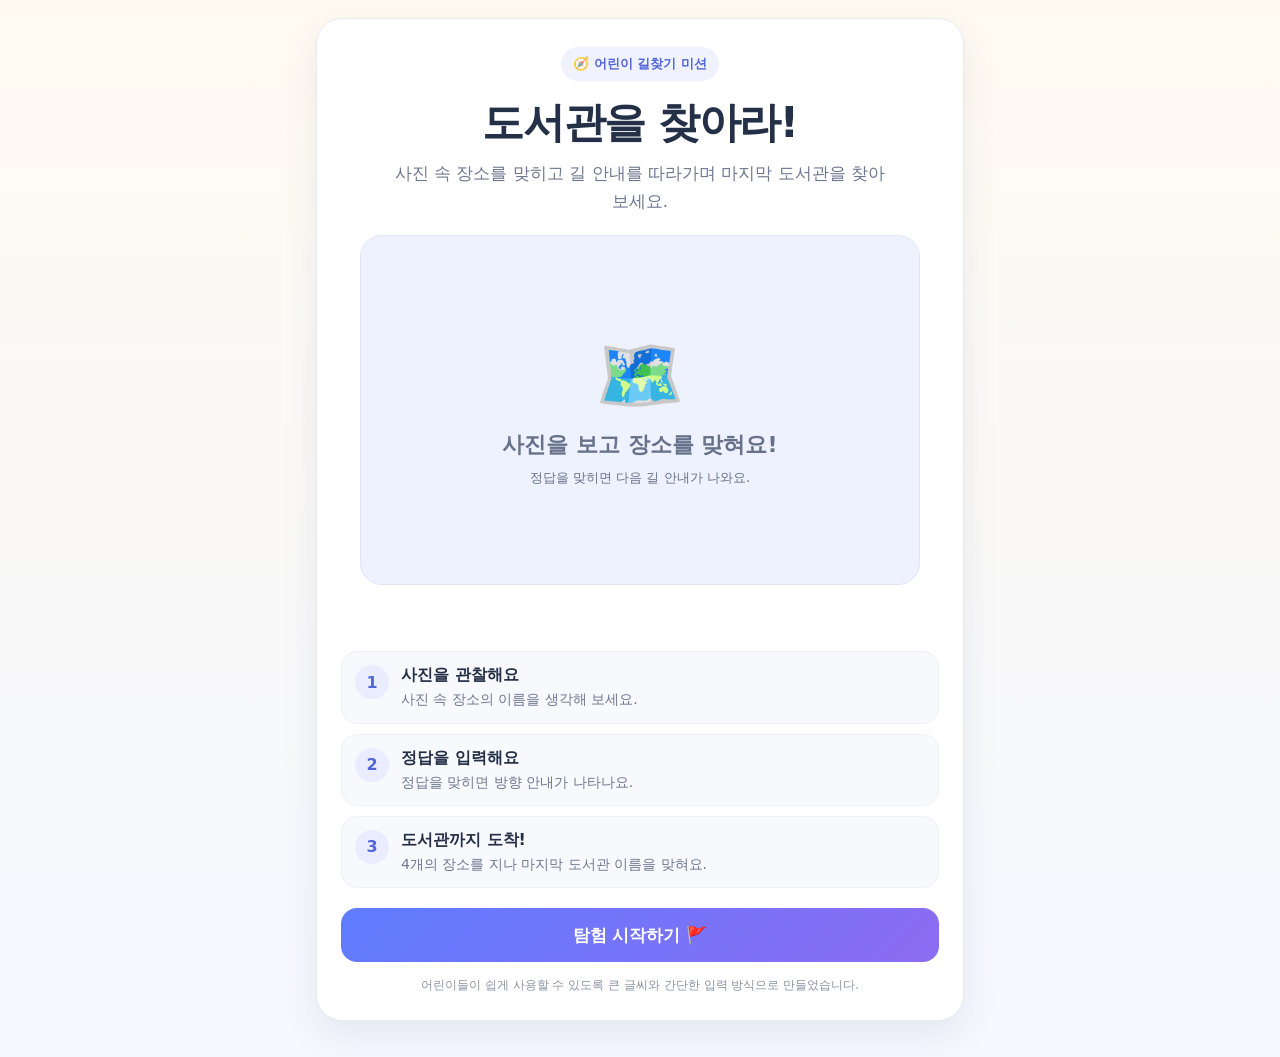
==== index.html @ 58447807 "Add files via upload" ====
<!doctype html><html lang="ko"><head><meta charset="utf-8"><meta name="viewport" content="width=device-width,initial-scale=1"><title>도서관을 찾아라!</title><link rel="stylesheet" href="assets/style.css"><script src="assets/game.js"></script></head><body>
<main class="shell"><section class="card"><div class="hero"><div class="badge">🧭 어린이 길찾기 미션</div><h1 id="title"></h1><p class="lead" id="intro"></p><div class="illustration"><div class="photo-placeholder"><span class="emoji">🗺️</span><strong>사진을 보고 장소를 맞혀요!</strong><small>정답을 맞히면 다음 길 안내가 나와요.</small></div></div></div><div class="body"><div class="start-steps"><div class="step-row"><div class="step-num">1</div><div class="step-text"><strong>사진을 관찰해요</strong><span>사진 속 장소의 이름을 생각해 보세요.</span></div></div><div class="step-row"><div class="step-num">2</div><div class="step-text"><strong>정답을 입력해요</strong><span>정답을 맞히면 방향 안내가 나타나요.</span></div></div><div class="step-row"><div class="step-num">3</div><div class="step-text"><strong>도서관까지 도착!</strong><span>4개의 장소를 지나 마지막 도서관 이름을 맞혀요.</span></div></div></div><a class="btn btn-primary" style="display:grid;place-items:center" href="stage1.html">탐험 시작하기 🚩</a><div class="footer-note">어린이들이 쉽게 사용할 수 있도록 큰 글씨와 간단한 입력 방식으로 만들었습니다.</div></div></section></main>
<script>title.textContent=GAME_CONFIG.title;intro.textContent=GAME_CONFIG.intro;</script></body></html>
---- assets/style.css ----
:root{
  --bg:#fff8ec; --card:#ffffff; --ink:#243047; --muted:#6e7890;
  --primary:#5f7cff; --primary2:#8c6cf2; --good:#2dbb82; --warn:#ffb23e; --bad:#ef6b73;
  --line:#e7eaf1;
}
*{box-sizing:border-box}
html,body{margin:0;padding:0;background:linear-gradient(180deg,#fffaf1,#f5f8ff);color:var(--ink);font-family:system-ui,-apple-system,"Noto Sans KR",Segoe UI,sans-serif}
body{min-height:100vh}
a{text-decoration:none;color:inherit}
.shell{width:min(100%,680px);margin:0 auto;padding:18px 16px 36px}
.topbar{display:flex;justify-content:space-between;align-items:center;gap:12px;margin-bottom:14px}
.brand{font-size:14px;font-weight:800;color:#59657a}.progress{font-size:13px;font-weight:800;color:#6f7890;background:#fff;padding:8px 12px;border-radius:999px;border:1px solid var(--line)}
.card{background:var(--card);border:1px solid var(--line);border-radius:26px;overflow:hidden;box-shadow:0 14px 36px rgba(52,66,101,.09)}
.hero{padding:28px 24px 24px;text-align:center}
.badge{display:inline-flex;align-items:center;gap:7px;padding:8px 12px;border-radius:999px;background:#f0f3ff;color:#5266d8;font-size:13px;font-weight:900;margin-bottom:10px}
h1{font-size:clamp(29px,8vw,42px);line-height:1.15;margin:8px 0 12px;letter-spacing:-1.4px}
.lead{font-size:17px;line-height:1.65;color:var(--muted);margin:0 auto;max-width:500px}
.illustration{margin:20px auto 0;width:100%;max-width:560px;aspect-ratio:16/10;border-radius:22px;background:#eef2ff;display:flex;align-items:center;justify-content:center;overflow:hidden;border:1px solid #e0e5f4;position:relative}
.illustration img{width:100%;height:100%;object-fit:cover;display:block}
.photo-placeholder{padding:24px;text-align:center;color:#66718a}.photo-placeholder .emoji{font-size:72px;display:block;margin-bottom:12px}.photo-placeholder strong{font-size:22px}.photo-placeholder small{display:block;margin-top:8px;line-height:1.5}
.body{padding:22px 24px 26px}.mission{font-size:20px;font-weight:900;line-height:1.45;margin:0 0 10px}.hintbox{background:#fff8dc;border:1px solid #f4e6a8;border-radius:18px;padding:14px 16px;margin:14px 0;color:#67551d;font-size:15px;line-height:1.55}
.form{display:grid;gap:11px;margin-top:18px}.answer{width:100%;height:56px;border-radius:16px;border:2px solid #dfe4ef;padding:0 16px;font-size:18px;font-weight:800;text-align:center;outline:none;background:#fff}.answer:focus{border-color:var(--primary);box-shadow:0 0 0 4px rgba(95,124,255,.12)}
.btn{min-height:54px;border:0;border-radius:16px;padding:0 20px;font-size:17px;font-weight:900;cursor:pointer}.btn-primary{background:linear-gradient(135deg,var(--primary),var(--primary2));color:#fff}.btn-secondary{background:#f3f5f9;color:#3f4b61}.btn:active{transform:translateY(1px)}
.feedback{min-height:26px;margin-top:12px;text-align:center;font-weight:900;font-size:15px}.ok{color:var(--good)}.no{color:var(--bad)}
.direction{display:none;margin-top:16px;padding:17px;border-radius:18px;background:#eefaf6;border:1px solid #cdeee1;color:#216e56;text-align:center;font-weight:900;line-height:1.5}.direction.show{display:block}.arrow{font-size:28px;display:block;margin:4px 0}
.actions{display:grid;gap:10px;margin-top:16px}.next-btn{display:none}.next-btn.show{display:block}
.footer-note{font-size:12px;color:#8a93a5;text-align:center;margin-top:14px;line-height:1.5}
.start-steps{display:grid;gap:10px;margin:20px 0;text-align:left}.step-row{display:flex;gap:12px;align-items:flex-start;background:#f8f9fc;border:1px solid #edf0f5;padding:13px;border-radius:16px}.step-num{width:34px;height:34px;border-radius:50%;background:#e9edff;color:#5266d8;display:grid;place-items:center;font-weight:900;flex:0 0 auto}.step-text strong{display:block;margin-bottom:3px}.step-text span{color:var(--muted);font-size:14px;line-height:1.45}
.reward{font-size:78px;margin:8px 0}.code-box{margin-top:18px;padding:18px;border-radius:18px;background:#f5f7fb;border:2px dashed #cfd6e5;font-size:24px;font-weight:1000;letter-spacing:2px;text-align:center}
.confetti{font-size:34px;letter-spacing:7px;margin-bottom:4px}
@media(max-width:420px){.shell{padding-left:12px;padding-right:12px}.hero,.body{padding-left:18px;padding-right:18px}.lead{font-size:15px}.mission{font-size:18px}}
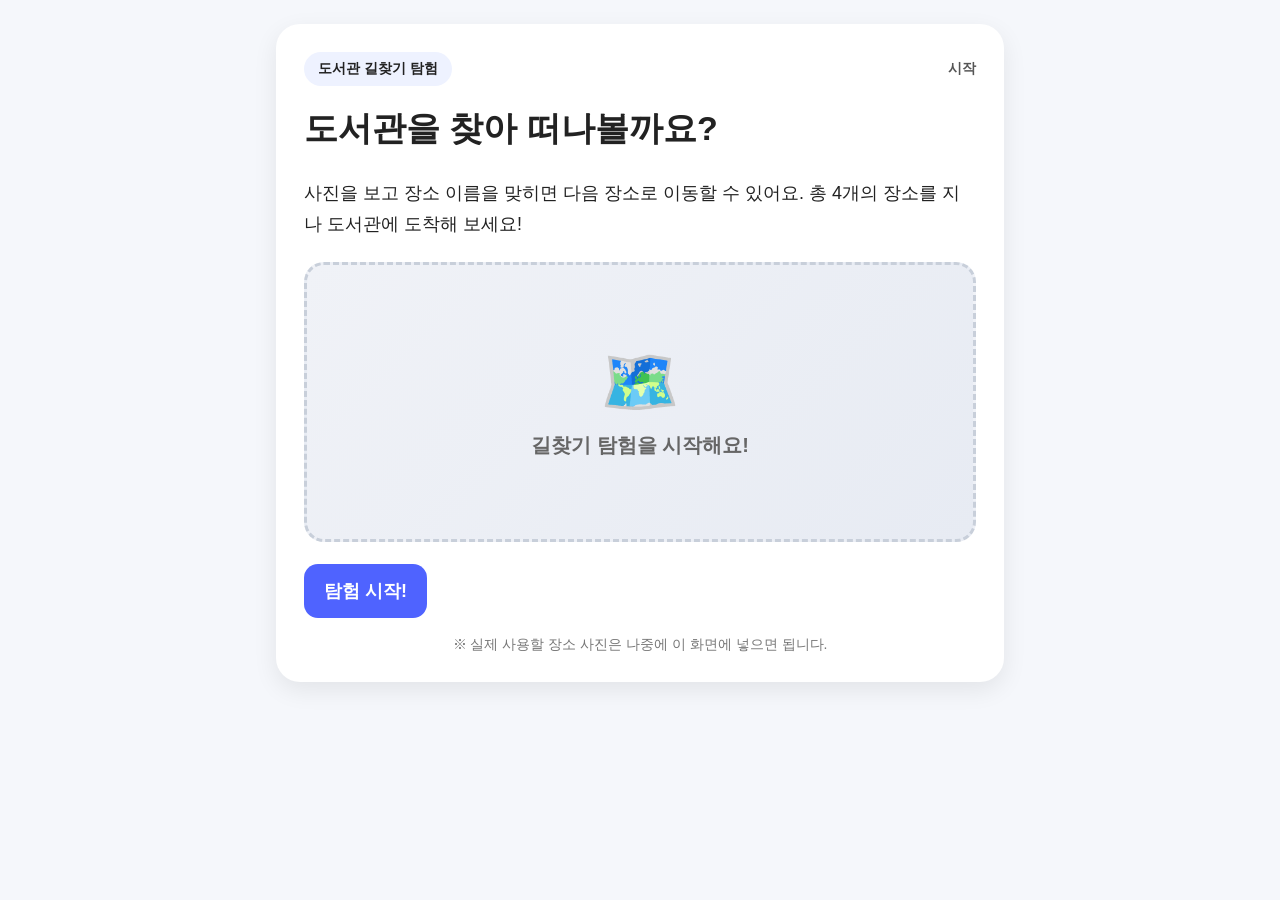
==== commit 4319c4d5: "Add files via upload" ====
--- a/index.html
+++ b/index.html
@@ -1,3 +1,373 @@
-<!doctype html><html lang="ko"><head><meta charset="utf-8"><meta name="viewport" content="width=device-width,initial-scale=1"><title>도서관을 찾아라!</title><link rel="stylesheet" href="assets/style.css"><script src="assets/game.js"></script></head><body>
-<main class="shell"><section class="card"><div class="hero"><div class="badge">🧭 어린이 길찾기 미션</div><h1 id="title"></h1><p class="lead" id="intro"></p><div class="illustration"><div class="photo-placeholder"><span class="emoji">🗺️</span><strong>사진을 보고 장소를 맞혀요!</strong><small>정답을 맞히면 다음 길 안내가 나와요.</small></div></div></div><div class="body"><div class="start-steps"><div class="step-row"><div class="step-num">1</div><div class="step-text"><strong>사진을 관찰해요</strong><span>사진 속 장소의 이름을 생각해 보세요.</span></div></div><div class="step-row"><div class="step-num">2</div><div class="step-text"><strong>정답을 입력해요</strong><span>정답을 맞히면 방향 안내가 나타나요.</span></div></div><div class="step-row"><div class="step-num">3</div><div class="step-text"><strong>도서관까지 도착!</strong><span>4개의 장소를 지나 마지막 도서관 이름을 맞혀요.</span></div></div></div><a class="btn btn-primary" style="display:grid;place-items:center" href="stage1.html">탐험 시작하기 🚩</a><div class="footer-note">어린이들이 쉽게 사용할 수 있도록 큰 글씨와 간단한 입력 방식으로 만들었습니다.</div></div></section></main>
-<script>title.textContent=GAME_CONFIG.title;intro.textContent=GAME_CONFIG.intro;</script></body></html>
+<!DOCTYPE html>
+<html lang="ko">
+<head>
+  <meta charset="UTF-8" />
+  <meta name="viewport" content="width=device-width, initial-scale=1.0" />
+  <title>도서관 길찾기 탐험</title>
+  <style>
+    * { box-sizing: border-box; }
+    body {
+      margin: 0;
+      font-family: "Pretendard", "Noto Sans KR", Arial, sans-serif;
+      background: #f5f7fb;
+      color: #222;
+    }
+    .wrap {
+      max-width: 760px;
+      margin: 0 auto;
+      padding: 24px 16px 48px;
+    }
+    .card {
+      background: white;
+      border-radius: 24px;
+      padding: 28px;
+      box-shadow: 0 8px 24px rgba(0,0,0,.08);
+    }
+    .top {
+      display: flex;
+      justify-content: space-between;
+      gap: 12px;
+      align-items: center;
+      margin-bottom: 20px;
+      flex-wrap: wrap;
+    }
+    .badge {
+      display: inline-block;
+      padding: 8px 14px;
+      border-radius: 999px;
+      background: #eef2ff;
+      font-weight: 700;
+      font-size: 14px;
+    }
+    .progress {
+      font-weight: 800;
+      font-size: 14px;
+      color: #555;
+    }
+    h1, h2 {
+      margin-top: 0;
+      line-height: 1.3;
+    }
+    h1 { font-size: 34px; }
+    h2 { font-size: 28px; }
+    p {
+      font-size: 18px;
+      line-height: 1.7;
+    }
+    .image-box {
+      width: 100%;
+      min-height: 280px;
+      border-radius: 20px;
+      background: linear-gradient(135deg, #f0f2f7, #e7ebf3);
+      border: 3px dashed #c8cfda;
+      display: flex;
+      align-items: center;
+      justify-content: center;
+      text-align: center;
+      padding: 24px;
+      margin: 22px 0;
+      color: #666;
+      font-size: 20px;
+      font-weight: 700;
+    }
+    .placeholder-icon {
+      font-size: 64px;
+      display: block;
+      margin-bottom: 12px;
+    }
+    .question {
+      font-size: 20px;
+      font-weight: 800;
+      margin: 20px 0 12px;
+    }
+    .answer-row {
+      display: flex;
+      gap: 10px;
+      flex-wrap: wrap;
+    }
+    input[type="text"] {
+      flex: 1 1 260px;
+      min-width: 0;
+      font-size: 18px;
+      padding: 15px 16px;
+      border-radius: 14px;
+      border: 2px solid #cfd5df;
+      outline: none;
+    }
+    input[type="text"]:focus {
+      border-color: #6b7cff;
+    }
+    button {
+      border: 0;
+      border-radius: 14px;
+      padding: 15px 20px;
+      font-size: 18px;
+      font-weight: 800;
+      cursor: pointer;
+    }
+    .primary {
+      background: #4f63ff;
+      color: white;
+    }
+    .secondary {
+      background: #eef1f6;
+      color: #222;
+    }
+    .message {
+      margin-top: 14px;
+      min-height: 28px;
+      font-size: 17px;
+      font-weight: 700;
+    }
+    .success-msg { color: #14843c; }
+    .error-msg { color: #c03a2b; }
+    .direction {
+      margin-top: 18px;
+      padding: 18px;
+      border-radius: 16px;
+      background: #f6f8ff;
+      font-size: 18px;
+      font-weight: 800;
+      display: none;
+    }
+    .reward {
+      text-align: center;
+      padding: 18px 0;
+    }
+    .reward .big {
+      font-size: 70px;
+      margin-bottom: 8px;
+    }
+    .reward-note {
+      margin-top: 20px;
+      padding: 22px;
+      border-radius: 18px;
+      background: #fff7d6;
+      font-size: 20px;
+      line-height: 1.7;
+      font-weight: 800;
+    }
+    .hidden { display: none; }
+    .footer-note {
+      margin-top: 18px;
+      font-size: 14px;
+      color: #777;
+      text-align: center;
+    }
+    @media (max-width: 520px) {
+      .card { padding: 20px; border-radius: 18px; }
+      h1 { font-size: 28px; }
+      h2 { font-size: 24px; }
+      p, .question { font-size: 17px; }
+      .image-box { min-height: 220px; }
+      button { width: 100%; }
+    }
+  </style>
+</head>
+<body>
+  <div class="wrap">
+    <div class="card">
+      <div class="top">
+        <span class="badge">도서관 길찾기 탐험</span>
+        <span class="progress" id="progressText">시작</span>
+      </div>
+
+      <section id="screen-start">
+        <h1>도서관을 찾아 떠나볼까요?</h1>
+        <p>
+          사진을 보고 장소 이름을 맞히면 다음 장소로 이동할 수 있어요.
+          총 4개의 장소를 지나 도서관에 도착해 보세요!
+        </p>
+        <div class="image-box">
+          <div>
+            <span class="placeholder-icon">🗺️</span>
+            길찾기 탐험을 시작해요!
+          </div>
+        </div>
+        <button class="primary" id="startBtn" type="button">탐험 시작!</button>
+      </section>
+
+      <section id="screen-game" class="hidden">
+        <h2 id="stageTitle"></h2>
+        <p id="stageGuide"></p>
+
+        <div class="image-box" id="imageBox">
+          <div>
+            <span class="placeholder-icon" id="placeIcon">📍</span>
+            <span id="imageText">장소 사진이 들어갈 자리입니다</span>
+          </div>
+        </div>
+
+        <div class="question">이 장소의 이름은 무엇일까요?</div>
+
+        <form id="answerForm">
+          <div class="answer-row">
+            <input id="answerInput" type="text" placeholder="장소 이름을 입력하세요" autocomplete="off" />
+            <button class="primary" type="submit">정답 확인</button>
+          </div>
+        </form>
+
+        <div class="message" id="message" aria-live="polite"></div>
+        <div class="direction" id="directionBox"></div>
+        <button class="primary hidden" id="nextBtn" type="button">다음 장소로 이동</button>
+      </section>
+
+      <section id="screen-finish" class="hidden">
+        <div class="reward">
+          <div class="big">🎉📚</div>
+          <h1>도서관 도착!</h1>
+          <p>모든 장소를 맞혔어요. 길찾기 탐험 성공!</p>
+
+          <div class="reward-note">
+            이 화면을 사서 선생님에게 보여주면<br>
+            상품을 받을 수 있어요!
+          </div>
+
+          <button class="secondary" id="restartBtn" type="button" style="margin-top:20px;">
+            처음부터 다시하기
+          </button>
+        </div>
+      </section>
+
+      <div class="footer-note">
+        ※ 실제 사용할 장소 사진은 나중에 이 화면에 넣으면 됩니다.
+      </div>
+    </div>
+  </div>
+
+  <script>
+    const stages = [
+      {
+        title: "1번째 장소",
+        guide: "첫 번째 장소를 맞혀보세요!",
+        answer: ["경찰서"],
+        icon: "🚓",
+        imageText: "경찰서 사진을 넣을 자리",
+        direction: "정답! 경찰서에서 오른쪽으로 이동해 보세요. ➡️"
+      },
+      {
+        title: "2번째 장소",
+        guide: "두 번째 장소는 어디일까요?",
+        answer: ["메가박스", "메가 박스"],
+        icon: "🎬",
+        imageText: "메가박스 사진을 넣을 자리",
+        direction: "잘했어요! 메가박스에서 왼쪽으로 이동해 보세요. ⬅️"
+      },
+      {
+        title: "3번째 장소",
+        guide: "이제 세 번째 장소를 찾아볼까요?",
+        answer: ["슈퍼", "슈퍼마켓", "마트"],
+        icon: "🛒",
+        imageText: "슈퍼 사진을 넣을 자리",
+        direction: "정답이에요! 슈퍼를 지나 앞으로 이동해 보세요. ⬆️"
+      },
+      {
+        title: "4번째 장소",
+        guide: "마지막 장소예요. 조금만 더 힘내요!",
+        answer: ["편의점"],
+        icon: "🏪",
+        imageText: "편의점 사진을 넣을 자리",
+        direction: "정답! 이제 도서관에 도착했어요! 📚"
+      }
+    ];
+
+    let currentStage = 0;
+
+    const startScreen = document.getElementById("screen-start");
+    const gameScreen = document.getElementById("screen-game");
+    const finishScreen = document.getElementById("screen-finish");
+    const progressText = document.getElementById("progressText");
+    const stageTitle = document.getElementById("stageTitle");
+    const stageGuide = document.getElementById("stageGuide");
+    const placeIcon = document.getElementById("placeIcon");
+    const imageText = document.getElementById("imageText");
+    const answerInput = document.getElementById("answerInput");
+    const answerForm = document.getElementById("answerForm");
+    const message = document.getElementById("message");
+    const directionBox = document.getElementById("directionBox");
+    const nextBtn = document.getElementById("nextBtn");
+
+    function normalize(text) {
+      return text.trim().replace(/\s+/g, "").toLowerCase();
+    }
+
+    function showStage(index) {
+      currentStage = index;
+      const stage = stages[index];
+
+      progressText.textContent = `${index + 1} / ${stages.length}`;
+      stageTitle.textContent = stage.title;
+      stageGuide.textContent = stage.guide;
+      placeIcon.textContent = stage.icon;
+      imageText.textContent = stage.imageText;
+      answerInput.value = "";
+      answerInput.disabled = false;
+      message.textContent = "";
+      message.className = "message";
+      directionBox.textContent = "";
+      directionBox.style.display = "none";
+      nextBtn.classList.add("hidden");
+      answerInput.focus();
+    }
+
+    document.getElementById("startBtn").addEventListener("click", () => {
+      startScreen.classList.add("hidden");
+      finishScreen.classList.add("hidden");
+      gameScreen.classList.remove("hidden");
+      showStage(0);
+    });
+
+    answerForm.addEventListener("submit", (e) => {
+      e.preventDefault();
+
+      const value = normalize(answerInput.value);
+      if (!value) {
+        message.textContent = "장소 이름을 입력해 주세요!";
+        message.className = "message error-msg";
+        return;
+      }
+
+      const stage = stages[currentStage];
+      const isCorrect = stage.answer.some(a => normalize(a) === value);
+
+      if (!isCorrect) {
+        message.textContent = "앗! 사진을 다시 잘 살펴보고 한 번 더 맞혀볼까요?";
+        message.className = "message error-msg";
+        return;
+      }
+
+      message.textContent = "정답이에요! 아주 잘했어요!";
+      message.className = "message success-msg";
+      directionBox.textContent = stage.direction;
+      directionBox.style.display = "block";
+      answerInput.disabled = true;
+
+      if (currentStage === stages.length - 1) {
+        nextBtn.textContent = "도서관 도착하기";
+      } else {
+        nextBtn.textContent = "다음 장소로 이동";
+      }
+
+      nextBtn.classList.remove("hidden");
+    });
+
+    nextBtn.addEventListener("click", () => {
+      if (currentStage < stages.length - 1) {
+        showStage(currentStage + 1);
+      } else {
+        gameScreen.classList.add("hidden");
+        finishScreen.classList.remove("hidden");
+        progressText.textContent = "도착!";
+      }
+    });
+
+    document.getElementById("restartBtn").addEventListener("click", () => {
+      currentStage = 0;
+      finishScreen.classList.add("hidden");
+      gameScreen.classList.add("hidden");
+      startScreen.classList.remove("hidden");
+      progressText.textContent = "시작";
+    });
+  </script>
+</body>
+</html>
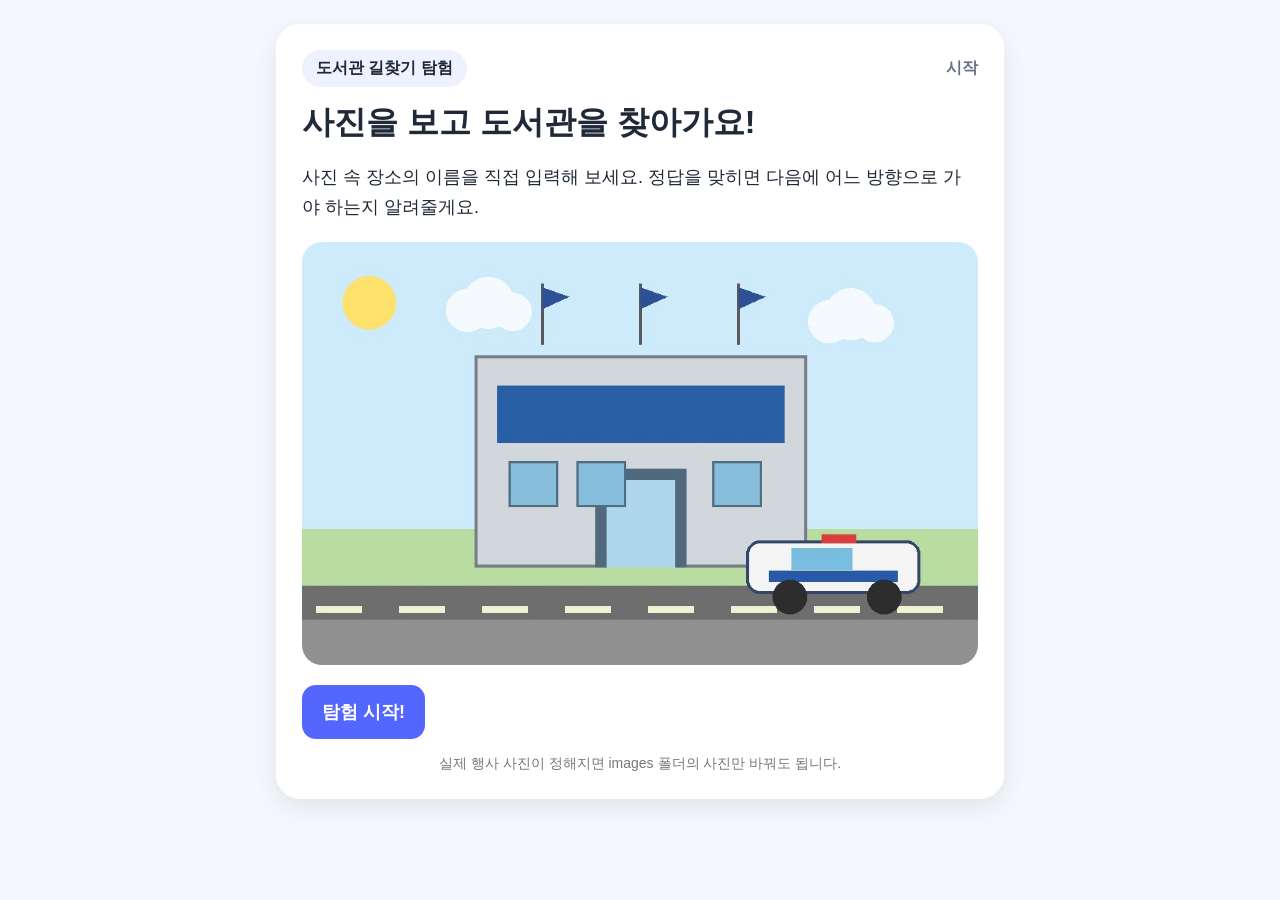
==== commit fb945021: "Add files via upload" ====
--- a/index.html
+++ b/index.html
@@ -1,373 +1,87 @@
-<!DOCTYPE html>
+<!doctype html>
 <html lang="ko">
 <head>
-  <meta charset="UTF-8" />
-  <meta name="viewport" content="width=device-width, initial-scale=1.0" />
-  <title>도서관 길찾기 탐험</title>
-  <style>
-    * { box-sizing: border-box; }
-    body {
-      margin: 0;
-      font-family: "Pretendard", "Noto Sans KR", Arial, sans-serif;
-      background: #f5f7fb;
-      color: #222;
-    }
-    .wrap {
-      max-width: 760px;
-      margin: 0 auto;
-      padding: 24px 16px 48px;
-    }
-    .card {
-      background: white;
-      border-radius: 24px;
-      padding: 28px;
-      box-shadow: 0 8px 24px rgba(0,0,0,.08);
-    }
-    .top {
-      display: flex;
-      justify-content: space-between;
-      gap: 12px;
-      align-items: center;
-      margin-bottom: 20px;
-      flex-wrap: wrap;
-    }
-    .badge {
-      display: inline-block;
-      padding: 8px 14px;
-      border-radius: 999px;
-      background: #eef2ff;
-      font-weight: 700;
-      font-size: 14px;
-    }
-    .progress {
-      font-weight: 800;
-      font-size: 14px;
-      color: #555;
-    }
-    h1, h2 {
-      margin-top: 0;
-      line-height: 1.3;
-    }
-    h1 { font-size: 34px; }
-    h2 { font-size: 28px; }
-    p {
-      font-size: 18px;
-      line-height: 1.7;
-    }
-    .image-box {
-      width: 100%;
-      min-height: 280px;
-      border-radius: 20px;
-      background: linear-gradient(135deg, #f0f2f7, #e7ebf3);
-      border: 3px dashed #c8cfda;
-      display: flex;
-      align-items: center;
-      justify-content: center;
-      text-align: center;
-      padding: 24px;
-      margin: 22px 0;
-      color: #666;
-      font-size: 20px;
-      font-weight: 700;
-    }
-    .placeholder-icon {
-      font-size: 64px;
-      display: block;
-      margin-bottom: 12px;
-    }
-    .question {
-      font-size: 20px;
-      font-weight: 800;
-      margin: 20px 0 12px;
-    }
-    .answer-row {
-      display: flex;
-      gap: 10px;
-      flex-wrap: wrap;
-    }
-    input[type="text"] {
-      flex: 1 1 260px;
-      min-width: 0;
-      font-size: 18px;
-      padding: 15px 16px;
-      border-radius: 14px;
-      border: 2px solid #cfd5df;
-      outline: none;
-    }
-    input[type="text"]:focus {
-      border-color: #6b7cff;
-    }
-    button {
-      border: 0;
-      border-radius: 14px;
-      padding: 15px 20px;
-      font-size: 18px;
-      font-weight: 800;
-      cursor: pointer;
-    }
-    .primary {
-      background: #4f63ff;
-      color: white;
-    }
-    .secondary {
-      background: #eef1f6;
-      color: #222;
-    }
-    .message {
-      margin-top: 14px;
-      min-height: 28px;
-      font-size: 17px;
-      font-weight: 700;
-    }
-    .success-msg { color: #14843c; }
-    .error-msg { color: #c03a2b; }
-    .direction {
-      margin-top: 18px;
-      padding: 18px;
-      border-radius: 16px;
-      background: #f6f8ff;
-      font-size: 18px;
-      font-weight: 800;
-      display: none;
-    }
-    .reward {
-      text-align: center;
-      padding: 18px 0;
-    }
-    .reward .big {
-      font-size: 70px;
-      margin-bottom: 8px;
-    }
-    .reward-note {
-      margin-top: 20px;
-      padding: 22px;
-      border-radius: 18px;
-      background: #fff7d6;
-      font-size: 20px;
-      line-height: 1.7;
-      font-weight: 800;
-    }
-    .hidden { display: none; }
-    .footer-note {
-      margin-top: 18px;
-      font-size: 14px;
-      color: #777;
-      text-align: center;
-    }
-    @media (max-width: 520px) {
-      .card { padding: 20px; border-radius: 18px; }
-      h1 { font-size: 28px; }
-      h2 { font-size: 24px; }
-      p, .question { font-size: 17px; }
-      .image-box { min-height: 220px; }
-      button { width: 100%; }
-    }
-  </style>
+<meta charset="utf-8">
+<meta name="viewport" content="width=device-width,initial-scale=1">
+<title>도서관 길찾기 탐험</title>
+<style>
+*{box-sizing:border-box}body{margin:0;font-family:"Noto Sans KR",Arial,sans-serif;background:#f4f7fb;color:#1f2937}
+.wrap{max-width:760px;margin:0 auto;padding:24px 16px 50px}.card{background:#fff;border-radius:24px;padding:26px;box-shadow:0 8px 24px rgba(0,0,0,.08)}
+.head{display:flex;justify-content:space-between;align-items:center;gap:12px;flex-wrap:wrap}.badge{background:#eef2ff;padding:8px 14px;border-radius:999px;font-weight:800}
+.progress{font-weight:800;color:#667085}h1{font-size:32px;margin:14px 0 10px}p{font-size:18px;line-height:1.65}
+.photo{width:100%;border-radius:20px;overflow:hidden;margin:20px 0;background:#e8edf4}.photo img{display:block;width:100%;height:auto;aspect-ratio:16/10;object-fit:cover}
+.q{font-size:21px;font-weight:900;margin:18px 0 12px}.row{display:flex;gap:10px;flex-wrap:wrap}
+input{flex:1 1 260px;font-size:18px;padding:15px 16px;border-radius:14px;border:2px solid #cfd6e2;outline:none}
+input:focus{border-color:#6574ff}button{border:0;border-radius:14px;padding:15px 20px;font-size:18px;font-weight:900;cursor:pointer;background:#5367ff;color:#fff}
+.msg{min-height:30px;margin-top:13px;font-size:18px;font-weight:800}.good{color:#16733a}.bad{color:#b9362b}
+.dir{display:none;margin-top:16px;background:#f1f5ff;border-radius:16px;padding:18px;font-size:21px;font-weight:900;text-align:center}
+.hidden{display:none}.finish{text-align:center}.finish .emoji{font-size:68px}.reward{margin-top:20px;background:#fff5c9;border-radius:18px;padding:22px;font-size:21px;font-weight:900;line-height:1.7}
+.restart{margin-top:20px;background:#e9edf4;color:#222}.small{text-align:center;margin-top:16px;color:#777;font-size:14px}
+@media(max-width:520px){.card{padding:19px}h1{font-size:27px}p,.q{font-size:17px}button{width:100%}}
+</style>
 </head>
 <body>
-  <div class="wrap">
-    <div class="card">
-      <div class="top">
-        <span class="badge">도서관 길찾기 탐험</span>
-        <span class="progress" id="progressText">시작</span>
-      </div>
+<div class="wrap"><div class="card">
+  <div class="head"><span class="badge">도서관 길찾기 탐험</span><span id="progress" class="progress">시작</span></div>
 
-      <section id="screen-start">
-        <h1>도서관을 찾아 떠나볼까요?</h1>
-        <p>
-          사진을 보고 장소 이름을 맞히면 다음 장소로 이동할 수 있어요.
-          총 4개의 장소를 지나 도서관에 도착해 보세요!
-        </p>
-        <div class="image-box">
-          <div>
-            <span class="placeholder-icon">🗺️</span>
-            길찾기 탐험을 시작해요!
-          </div>
-        </div>
-        <button class="primary" id="startBtn" type="button">탐험 시작!</button>
-      </section>
+  <section id="start">
+    <h1>사진을 보고 도서관을 찾아가요!</h1>
+    <p>사진 속 장소의 이름을 직접 입력해 보세요. 정답을 맞히면 다음에 어느 방향으로 가야 하는지 알려줄게요.</p>
+    <div class="photo"><img src="images/police.jpg" alt="첫 번째 길찾기 장소 예시 사진"></div>
+    <button id="startBtn">탐험 시작!</button>
+  </section>
 
-      <section id="screen-game" class="hidden">
-        <h2 id="stageTitle"></h2>
-        <p id="stageGuide"></p>
+  <section id="game" class="hidden">
+    <h1 id="title"></h1>
+    <div class="photo"><img id="placeImg" src="" alt="장소를 맞히기 위한 사진"></div>
+    <div class="q">사진 속 장소는 어디일까요?</div>
+    <form id="form"><div class="row">
+      <input id="answer" type="text" placeholder="장소 이름을 입력하세요" autocomplete="off">
+      <button type="submit">확인</button>
+    </div></form>
+    <div id="msg" class="msg" aria-live="polite"></div>
+    <div id="dir" class="dir"></div>
+  </section>
 
-        <div class="image-box" id="imageBox">
-          <div>
-            <span class="placeholder-icon" id="placeIcon">📍</span>
-            <span id="imageText">장소 사진이 들어갈 자리입니다</span>
-          </div>
-        </div>
+  <section id="finish" class="hidden finish">
+    <div class="emoji">🎉📚</div>
+    <h1>도서관 도착!</h1>
+    <div class="photo"><img src="images/library.jpg" alt="도착한 도서관 사진"></div>
+    <p>길을 잘 찾아서 도서관에 도착했어요!</p>
+    <div class="reward">이 화면을 사서 선생님에게 보여주면<br>상품을 받을 수 있어요!</div>
+    <button id="restart" class="restart">처음부터 다시하기</button>
+  </section>
 
-        <div class="question">이 장소의 이름은 무엇일까요?</div>
+  <div class="small">실제 행사 사진이 정해지면 images 폴더의 사진만 바꿔도 됩니다.</div>
+</div></div>
 
-        <form id="answerForm">
-          <div class="answer-row">
-            <input id="answerInput" type="text" placeholder="장소 이름을 입력하세요" autocomplete="off" />
-            <button class="primary" type="submit">정답 확인</button>
-          </div>
-        </form>
-
-        <div class="message" id="message" aria-live="polite"></div>
-        <div class="direction" id="directionBox"></div>
-        <button class="primary hidden" id="nextBtn" type="button">다음 장소로 이동</button>
-      </section>
-
-      <section id="screen-finish" class="hidden">
-        <div class="reward">
-          <div class="big">🎉📚</div>
-          <h1>도서관 도착!</h1>
-          <p>모든 장소를 맞혔어요. 길찾기 탐험 성공!</p>
-
-          <div class="reward-note">
-            이 화면을 사서 선생님에게 보여주면<br>
-            상품을 받을 수 있어요!
-          </div>
-
-          <button class="secondary" id="restartBtn" type="button" style="margin-top:20px;">
-            처음부터 다시하기
-          </button>
-        </div>
-      </section>
-
-      <div class="footer-note">
-        ※ 실제 사용할 장소 사진은 나중에 이 화면에 넣으면 됩니다.
-      </div>
-    </div>
-  </div>
-
-  <script>
-    const stages = [
-      {
-        title: "1번째 장소",
-        guide: "첫 번째 장소를 맞혀보세요!",
-        answer: ["경찰서"],
-        icon: "🚓",
-        imageText: "경찰서 사진을 넣을 자리",
-        direction: "정답! 경찰서에서 오른쪽으로 이동해 보세요. ➡️"
-      },
-      {
-        title: "2번째 장소",
-        guide: "두 번째 장소는 어디일까요?",
-        answer: ["메가박스", "메가 박스"],
-        icon: "🎬",
-        imageText: "메가박스 사진을 넣을 자리",
-        direction: "잘했어요! 메가박스에서 왼쪽으로 이동해 보세요. ⬅️"
-      },
-      {
-        title: "3번째 장소",
-        guide: "이제 세 번째 장소를 찾아볼까요?",
-        answer: ["슈퍼", "슈퍼마켓", "마트"],
-        icon: "🛒",
-        imageText: "슈퍼 사진을 넣을 자리",
-        direction: "정답이에요! 슈퍼를 지나 앞으로 이동해 보세요. ⬆️"
-      },
-      {
-        title: "4번째 장소",
-        guide: "마지막 장소예요. 조금만 더 힘내요!",
-        answer: ["편의점"],
-        icon: "🏪",
-        imageText: "편의점 사진을 넣을 자리",
-        direction: "정답! 이제 도서관에 도착했어요! 📚"
-      }
-    ];
-
-    let currentStage = 0;
-
-    const startScreen = document.getElementById("screen-start");
-    const gameScreen = document.getElementById("screen-game");
-    const finishScreen = document.getElementById("screen-finish");
-    const progressText = document.getElementById("progressText");
-    const stageTitle = document.getElementById("stageTitle");
-    const stageGuide = document.getElementById("stageGuide");
-    const placeIcon = document.getElementById("placeIcon");
-    const imageText = document.getElementById("imageText");
-    const answerInput = document.getElementById("answerInput");
-    const answerForm = document.getElementById("answerForm");
-    const message = document.getElementById("message");
-    const directionBox = document.getElementById("directionBox");
-    const nextBtn = document.getElementById("nextBtn");
-
-    function normalize(text) {
-      return text.trim().replace(/\s+/g, "").toLowerCase();
-    }
-
-    function showStage(index) {
-      currentStage = index;
-      const stage = stages[index];
-
-      progressText.textContent = `${index + 1} / ${stages.length}`;
-      stageTitle.textContent = stage.title;
-      stageGuide.textContent = stage.guide;
-      placeIcon.textContent = stage.icon;
-      imageText.textContent = stage.imageText;
-      answerInput.value = "";
-      answerInput.disabled = false;
-      message.textContent = "";
-      message.className = "message";
-      directionBox.textContent = "";
-      directionBox.style.display = "none";
-      nextBtn.classList.add("hidden");
-      answerInput.focus();
-    }
-
-    document.getElementById("startBtn").addEventListener("click", () => {
-      startScreen.classList.add("hidden");
-      finishScreen.classList.add("hidden");
-      gameScreen.classList.remove("hidden");
-      showStage(0);
-    });
-
-    answerForm.addEventListener("submit", (e) => {
-      e.preventDefault();
-
-      const value = normalize(answerInput.value);
-      if (!value) {
-        message.textContent = "장소 이름을 입력해 주세요!";
-        message.className = "message error-msg";
-        return;
-      }
-
-      const stage = stages[currentStage];
-      const isCorrect = stage.answer.some(a => normalize(a) === value);
-
-      if (!isCorrect) {
-        message.textContent = "앗! 사진을 다시 잘 살펴보고 한 번 더 맞혀볼까요?";
-        message.className = "message error-msg";
-        return;
-      }
-
-      message.textContent = "정답이에요! 아주 잘했어요!";
-      message.className = "message success-msg";
-      directionBox.textContent = stage.direction;
-      directionBox.style.display = "block";
-      answerInput.disabled = true;
-
-      if (currentStage === stages.length - 1) {
-        nextBtn.textContent = "도서관 도착하기";
-      } else {
-        nextBtn.textContent = "다음 장소로 이동";
-      }
-
-      nextBtn.classList.remove("hidden");
-    });
-
-    nextBtn.addEventListener("click", () => {
-      if (currentStage < stages.length - 1) {
-        showStage(currentStage + 1);
-      } else {
-        gameScreen.classList.add("hidden");
-        finishScreen.classList.remove("hidden");
-        progressText.textContent = "도착!";
-      }
-    });
-
-    document.getElementById("restartBtn").addEventListener("click", () => {
-      currentStage = 0;
-      finishScreen.classList.add("hidden");
-      gameScreen.classList.add("hidden");
-      startScreen.classList.remove("hidden");
-      progressText.textContent = "시작";
-    });
-  </script>
-</body>
-</html>
+<script>
+const stages=[
+ {name:"경찰서",answers:["경찰서"],img:"images/police.jpg",dir:"정답! 경찰서에서 왼쪽으로 가세요. ⬅️"},
+ {name:"메가박스",answers:["메가박스","메가 박스"],img:"images/megabox.jpg",dir:"정답! 메가박스에서 오른쪽으로 가세요. ➡️"},
+ {name:"슈퍼",answers:["슈퍼","슈퍼마켓","마트"],img:"images/super.jpg",dir:"정답! 슈퍼에서 오른쪽으로 가세요. ➡️"},
+ {name:"편의점",answers:["편의점"],img:"images/store.jpg",dir:"정답! 편의점에서 왼쪽으로 가세요. ⬅️"}
+];
+let idx=0, locked=false, timer=null;
+const start=document.getElementById("start"),game=document.getElementById("game"),finish=document.getElementById("finish");
+const progress=document.getElementById("progress"),title=document.getElementById("title"),placeImg=document.getElementById("placeImg");
+const form=document.getElementById("form"),answer=document.getElementById("answer"),msg=document.getElementById("msg"),dir=document.getElementById("dir");
+function norm(s){return s.trim().replace(/\s+/g,"").toLowerCase()}
+function showStage(i){
+ idx=i;locked=false;clearTimeout(timer);
+ const s=stages[i];progress.textContent=(i+1)+" / "+stages.length;title.textContent=(i+1)+"번째 장소";
+ placeImg.src=s.img;answer.value="";answer.disabled=false;msg.textContent="";msg.className="msg";dir.style.display="none";dir.textContent="";
+ answer.focus();
+}
+document.getElementById("startBtn").addEventListener("click",()=>{start.classList.add("hidden");finish.classList.add("hidden");game.classList.remove("hidden");showStage(0)});
+form.addEventListener("submit",e=>{
+ e.preventDefault();if(locked)return;
+ const v=norm(answer.value);if(!v){msg.textContent="장소 이름을 입력해 주세요!";msg.className="msg bad";return}
+ const s=stages[idx],ok=s.answers.some(a=>norm(a)===v);
+ if(!ok){msg.textContent="앗! 사진을 다시 잘 살펴볼까요?";msg.className="msg bad";return}
+ locked=true;answer.disabled=true;msg.textContent="정답이에요!";msg.className="msg good";dir.textContent=s.dir;dir.style.display="block";
+ timer=setTimeout(()=>{if(idx<stages.length-1)showStage(idx+1);else{game.classList.add("hidden");finish.classList.remove("hidden");progress.textContent="도착!"}},1600);
+});
+document.getElementById("restart").addEventListener("click",()=>{clearTimeout(timer);finish.classList.add("hidden");game.classList.add("hidden");start.classList.remove("hidden");progress.textContent="시작"});
+</script>
+</body></html>
